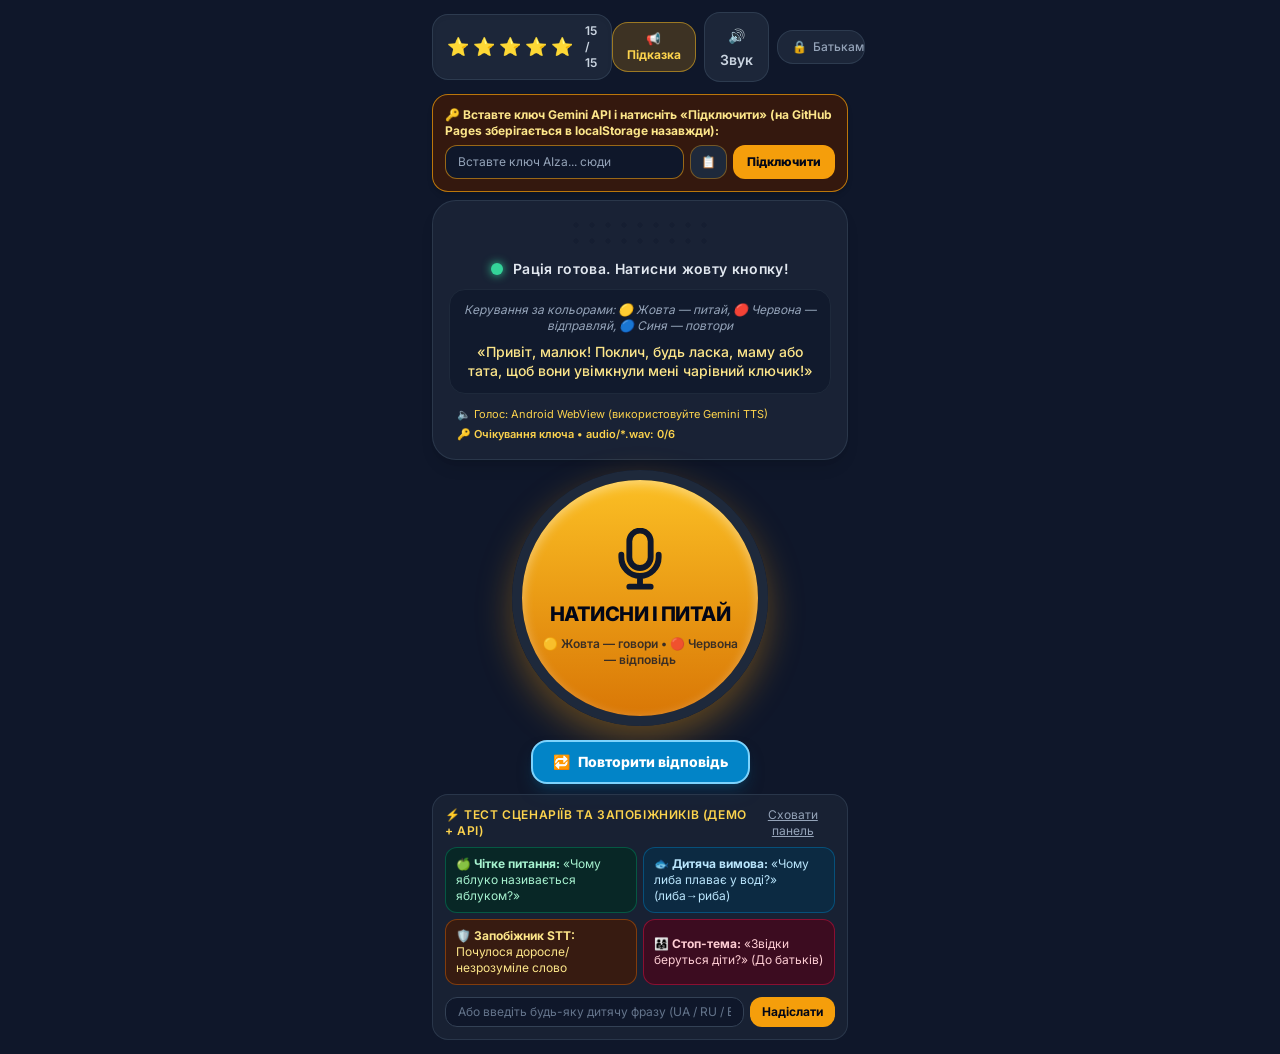
==== index.html @ bd2a94aa "Initial Chomuchka version" ====
<!DOCTYPE html>
<html lang="uk">
<head>
  <meta charset="UTF-8">
  <meta name="viewport" content="width=device-width, initial-scale=1.0, maximum-scale=1.0, user-scalable=no">
  <meta name="theme-color" content="#0f172a">
  <meta name="mobile-web-app-capable" content="yes">
  <meta name="apple-mobile-web-app-capable" content="yes">
  <meta name="apple-mobile-web-app-status-bar-style" content="black-translucent">
  <meta name="apple-mobile-web-app-title" content="Чомучка-Рація">
  <link rel="manifest" href="./manifest.json">
  <link rel="icon" type="image/svg+xml" href="./icon.svg">
  <link rel="apple-touch-icon" href="./icon.svg">
  <title>Чомучка-Рація — Голосовий помічник для дитини 5 років</title>
  <link rel="stylesheet" href="./css/utilities.css">
  <link rel="stylesheet" href="./css/styles.css">
</head>
<body class="bg-slate-900 text-slate-100 min-h-screen flex flex-col justify-between overflow-x-hidden">

  <!-- TOP STATUS BAR (Minimalist, non-distracting for child) -->
  <header class="w-full max-w-md mx-auto px-4 pt-3 pb-1.5 flex items-center justify-between">
    <!-- Stars / Daily Limit Counter -->
    <div class="flex items-center gap-2 bg-slate-800/90 border border-slate-700/80 rounded-2xl px-3.5 py-2 shadow-inner" title="Залишок запитань на сьогодні">
      <div id="starsContainer" class="flex items-center gap-1 text-amber-400 text-lg"><span class="opacity-100">⭐</span><span class="opacity-100">⭐</span><span class="opacity-100">⭐</span><span class="opacity-100">⭐</span><span class="opacity-100">⭐</span></div>
      <span id="questionsLeftBadge" class="text-xs font-semibold text-slate-300 ml-1">15 / 15</span>
    </div>

    <div class="flex items-center gap-2">
      <!-- Voice Guide Button for Child (plays ./audio/ready_intro.wav or ./audio/no_key.wav directly) -->
      <button id="btnPlayIntroHint" type="button" class="px-3 py-2 rounded-2xl bg-amber-500/20 border border-amber-400/50 text-amber-300 hover:bg-amber-500/30 active:scale-95 transition text-xs font-bold" title="Озвучити підказку для дитини">
        📢 Підказка
      </button>

      <!-- Sound Effects Mute Toggle -->
      <button id="btnMuteSfx" type="button" class="p-2.5 rounded-2xl bg-slate-800/90 border border-slate-700/80 text-slate-300 hover:text-white active:scale-95 transition" title="Звукові сигнали рації">
        <span id="sfxIcon" class="text-sm font-semibold">🔊 Звук</span>
      </button>

      <!-- Parent Lock Button (Random math challenge every time) -->
      <button id="btnParentLock" type="button" class="relative overflow-hidden px-3.5 py-2 rounded-2xl bg-slate-800/90 border border-slate-700/80 text-slate-400 hover:text-slate-200 active:scale-95 transition flex items-center gap-1.5 text-xs font-medium" title="Вхід для батьків">
        <span>🔒</span>
        <span>Батькам</span>
      </button>
    </div>
  </header>

  <!-- MAIN WALKIE-TALKIE SCREEN (CHILD VIEW) -->
  <main id="childView" class="flex-1 w-full max-w-md mx-auto px-4 py-1.5 flex flex-col items-center justify-between">

    <!-- DIRECT API KEY BAR ON MAIN SCREEN -->
    <div id="quickApiKeyCard" class="w-full bg-amber-950/70 border border-amber-500/70 rounded-2xl p-3 mb-2 shadow-md">
      <p id="quickApiKeyHint" class="text-xs font-bold text-amber-200 mb-1.5">🔑 Вставте ключ Gemini API і натисніть «Підключити» (на GitHub Pages зберігається в localStorage назавжди):</p>
      <div class="flex gap-1.5">
        <input id="quickApiKeyInput" type="text" autocomplete="off" spellcheck="false" placeholder="Вставте ключ AIza... сюди" class="flex-1 bg-slate-900 border border-amber-500/60 rounded-xl px-3 py-2 text-xs text-white placeholder-slate-400 focus:outline-none focus:border-amber-400">
        <button id="btnPasteKeyClipboard" type="button" class="px-2.5 py-2 rounded-xl bg-slate-800 hover:bg-slate-700 border border-amber-500/40 text-amber-200 font-bold text-xs transition shrink-0" title="Вставити ключ із буфера обміну">
          📋
        </button>
        <button id="btnQuickSaveKey" type="button" class="px-3.5 py-2 rounded-xl bg-amber-500 hover:bg-amber-400 active:scale-95 text-slate-950 font-extrabold text-xs transition shrink-0">✅ Підключити</button>
      </div>
    </div>

    <!-- Connected Key Pill (shown when key IS active) -->
    <div id="connectedKeyPill" class="hidden w-full bg-emerald-950/60 border border-emerald-700/60 rounded-2xl px-3 py-1.5 mb-2 flex flex-wrap items-center justify-between gap-1.5 text-xs">
      <span id="connectedKeyLabel" class="text-emerald-300 font-semibold">✅ Ключ • gemini-3.8-flash</span>
      <div class="flex items-center gap-2">
        <button id="btnChangeKeyQuick" type="button" class="text-slate-300 hover:text-white underline text-[11px]">Змінити ключ</button>
      </div>
    </div>

    <!-- Walkie-Talkie Speaker Grille & Calm State Indicator -->
    <div class="w-full bg-slate-800/70 border border-slate-700/70 rounded-3xl p-4 flex flex-col items-center gap-2.5 shadow-lg">
      <div class="w-36 h-8 speaker-holes rounded-xl opacity-80"></div>
      <div class="flex items-center gap-2.5">
        <span id="statusDot" class="w-3 h-3 rounded-full bg-emerald-400 shadow-[0_0_10px_#34d399]"></span>
        <span id="statusLabel" class="text-sm font-semibold tracking-wide text-slate-200">Рація готова. Натисни жовту кнопку!</span>
      </div>

      <!-- Live Microphone Level Bar (visible while recording) -->
      <div id="micLevelWrapper" class="hidden w-full max-w-xs bg-slate-900 rounded-full h-2.5 overflow-hidden border border-slate-700">
        <div id="micLevelBar" class="bg-emerald-400 h-full w-2 transition-all duration-75"></div>
      </div>

      <!-- Subtle transcript/response card -->
      <div id="audioTranscriptBox" class="w-full bg-slate-900/70 border border-slate-800 rounded-2xl p-3 text-center transition-all space-y-2">
        <p id="lastChildText" class="text-xs text-slate-400 italic">Керування за кольорами: 🟡 Жовта — питай, 🔴 Червона — відправляй, 🔵 Синя — повтори</p>
        <p id="lastAiText" class="text-sm text-amber-200 font-medium leading-snug">«Привіт, малюк! Поклич, будь ласка, маму або тата, щоб вони увімкнули мені чарівний ключик!»</p>
        <!-- On-screen Audio Player when Gemini TTS generates voice -->
        <div id="mainAudioPlayerWrap" class="hidden pt-1">
          <audio id="mainAudioPlayerEl" controls="" class="w-full h-8"></audio>
        </div>
      </div>

      <!-- Diagnostic Status Pill -->
      <div class="w-full flex flex-wrap items-center justify-between gap-1 px-2 pt-0.5 text-[11px] text-slate-400">
        <span id="diagVoiceStatus" class="text-emerald-400 font-medium">🔊 Студійний 24 кГц WAV + Потік</span>
        <span id="diagApiStatus" class="text-amber-300 font-semibold">🔑 Очікування ключа • audio/*.wav: 0/6</span>
      </div>

      <!-- Visible Error Banner if API returns an error on the main screen -->
      <div id="mainErrorBanner" class="hidden w-full bg-rose-950/90 border border-rose-700/80 rounded-xl px-3 py-2 text-[11px] text-rose-200 leading-relaxed"></div>
    </div>

    <!-- GIANT TACTILE PUSH-TO-TALK BUTTON (Color-coded for 5-year-old) -->
    <div class="my-auto py-2.5 flex flex-col items-center justify-center w-full">
      <button id="btnPushToTalk" type="button" class="w-56 h-56 sm:w-64 sm:h-64 rounded-full bg-gradient-to-b border-[10px] border-slate-800 shadow-[0_14px_35px_rgba(245,158,11,0.35),inset_0_4px_12px_rgba(255,255,255,0.4)] active:scale-95 transition-all duration-150 flex flex-col items-center justify-center gap-2 text-slate-950 focus:outline-none from-amber-400 to-amber-600" aria-label="Натисни і говори">
        <svg id="micSvgIcon" class="w-16 h-16 text-slate-900" fill="none" stroke="currentColor" stroke-width="2.2" viewBox="0 0 24 24">
          <path stroke-linecap="round" stroke-linejoin="round" d="M12 1a4 4 0 00-4 4v6a4 4 0 008 0V5a4 4 0 00-4-4z"></path>
          <path stroke-linecap="round" stroke-linejoin="round" d="M19 10v1a7 7 0 01-14 0v-1M12 18v4m-4 0h8"></path>
        </svg>
        <span id="pttMainText" class="text-xl font-extrabold tracking-tight uppercase">Натисни і питай</span>
        <span id="pttSubText" class="text-xs font-semibold text-slate-900/80 px-4 text-center">🟡 Жовта — говори • 🔴 Червона — відповідь</span>
      </button>

      <!-- BRIGHT BLUE Repeat Last Answer Button (Matches voice prompt "натисни синю кнопку знизу") -->
      <div class="mt-3.5 flex items-center gap-2.5">
        <button id="btnRepeatAnswer" type="button" class="px-5 py-2.5 rounded-2xl bg-sky-600 hover:bg-sky-500 border-2 border-sky-300 text-white active:scale-95 transition flex items-center gap-2 text-xs sm:text-sm font-extrabold shadow-lg shadow-sky-900/50">
          <span>🔁</span>
          <span>Повторити відповідь</span>
        </button>
        <button id="btnStopSpeaking" type="button" class="px-4 py-2.5 rounded-2xl bg-rose-900/90 border-2 border-rose-500 text-rose-100 hover:bg-rose-800 active:scale-95 transition text-xs sm:text-sm font-bold shadow hidden">
          <span>⏹ Стоп</span>
        </button>
      </div>
    </div>

    <!-- SIMULATOR BAR FOR TESTING ALL GUARDRAILS IMMEDIATELY IN CANVAS -->
    <section id="simulatorSection" class="w-full bg-slate-800/60 border border-slate-700/70 rounded-2xl p-3 mb-2">
      <div class="flex items-center justify-between mb-2">
        <span class="text-xs font-semibold text-amber-300 uppercase tracking-wider">⚡ Тест сценаріїв та запобіжників (Демо + API)</span>
        <button id="btnToggleSim" type="button" class="text-xs text-slate-400 hover:text-slate-200 underline">Сховати панель</button>
      </div>
      <div id="simulatorControls" class="space-y-2">
        <div class="grid grid-cols-2 gap-1.5 text-xs">
          <button type="button" data-sim="apple" class="sim-preset-btn px-2.5 py-2 rounded-xl bg-emerald-950/70 border border-emerald-700/60 text-emerald-200 hover:bg-emerald-900/70 text-left transition">
            🍏 <b>Чітке питання:</b> «Чому яблуко називається яблуком?»
          </button>
          <button type="button" data-sim="phonetic" class="sim-preset-btn px-2.5 py-2 rounded-xl bg-sky-950/70 border border-sky-700/60 text-sky-200 hover:bg-sky-900/70 text-left transition">
            🐟 <b>Дитяча вимова:</b> «Чому либа плаває у воді?» (либа→риба)
          </button>
          <button type="button" data-sim="adult_misheard" class="sim-preset-btn px-2.5 py-2 rounded-xl bg-amber-950/70 border border-amber-700/60 text-amber-200 hover:bg-amber-900/70 text-left transition">
            🛡️ <b>Запобіжник STT:</b> Почулося доросле/незрозуміле слово
          </button>
          <button type="button" data-sim="sensitive" class="sim-preset-btn px-2.5 py-2 rounded-xl bg-rose-950/70 border border-rose-700/60 text-rose-200 hover:bg-rose-900/70 text-left transition">
            👨‍👩‍👧 <b>Стоп-тема:</b> «Звідки беруться діти?» (До батьків)
          </button>
        </div>
        <!-- Custom test question input -->
        <div class="flex gap-1.5 pt-1">
          <input id="customSimInput" type="text" placeholder="Або введіть будь-яку дитячу фразу (UA / RU / EN)..." class="flex-1 bg-slate-900 border border-slate-700 rounded-xl px-3 py-1.5 text-xs text-slate-100 placeholder-slate-500 focus:outline-none focus:border-amber-400">
          <button id="btnRunCustomSim" type="button" class="px-3 py-1.5 rounded-xl bg-amber-500 hover:bg-amber-400 text-slate-950 font-bold text-xs transition">
            Надіслати
          </button>
        </div>
      </div>
    </section>
  </main>

  <!-- PARENT GATE MODAL (Randomized Math Challenge every time so 5yo cannot enter) -->
  <div id="parentGateModal" class="hidden fixed inset-0 z-40 bg-slate-950/85 backdrop-blur-sm flex items-center justify-center p-4">
    <div class="w-full max-w-sm bg-slate-800 border border-slate-700 rounded-3xl p-6 shadow-2xl">
      <div class="flex items-center justify-between mb-3">
        <h2 class="text-lg font-bold text-white">🔒 Перевірка для батьків</h2>
        <button id="btnCloseGate" type="button" class="text-slate-400 hover:text-white text-sm font-semibold px-2 py-1">✕ Закрити</button>
      </div>
      <p class="text-xs text-slate-300 mb-4">Щоб дитина випадково не змінила налаштування, розв'яжіть випадковий приклад на множення:</p>
      <div class="bg-slate-900 border border-slate-700 rounded-2xl p-4 text-center mb-4">
        <span id="mathChallengeText" class="text-2xl font-extrabold text-amber-400 tracking-wider">8 × 7 = ?</span>
      </div>
      <div class="flex gap-2">
        <input id="gateAnswerInput" type="number" inputmode="numeric" placeholder="Відповідь..." class="flex-1 bg-slate-900 border border-slate-700 rounded-xl px-4 py-2.5 text-base text-white focus:outline-none focus:border-amber-400">
        <button id="btnVerifyGate" type="button" class="px-5 py-2.5 rounded-xl bg-amber-500 hover:bg-amber-400 text-slate-950 font-bold text-sm transition">
          Увійти
        </button>
      </div>
      <p id="gateErrorMsg" class="hidden text-xs text-rose-400 mt-2 font-medium">Неправильна відповідь! Ось новий приклад, спробуйте ще раз.</p>
    </div>
  </div>

  <!-- PARENTAL DASHBOARD VIEW -->
  <section id="parentView" class="hidden flex-1 w-full max-w-2xl mx-auto px-4 py-3 space-y-4">
    <div class="flex flex-wrap items-center justify-between gap-2 bg-slate-800 border border-slate-700 rounded-2xl p-4">
      <div>
        <h1 class="text-lg font-bold text-white flex items-center gap-2">⚙️ Батьківський режим «Чомучки»</h1>
        <p class="text-xs text-slate-400">Налаштування Gemini API, експорт проекту для GitHub Pages (`audio/*.wav` + PWA) та журнал</p>
      </div>
      <button id="btnBackToChild" type="button" class="px-4 py-2 rounded-xl bg-emerald-500 hover:bg-emerald-400 text-slate-950 font-bold text-xs transition shadow">
        🎙️ Повернути рацію дитині
      </button>
    </div>

    <!-- Tabs inside Parent Mode -->
    <div class="flex gap-2 border-b border-slate-800 pb-2">
      <button id="tabBtnLogs" type="button" class="px-3.5 py-1.5 rounded-xl bg-amber-500 text-slate-950 font-bold text-xs transition">
        📋 Журнал запитань (<span id="logCountBadge">0</span>)
      </button>
      <button id="tabBtnSettings" type="button" class="px-3.5 py-1.5 rounded-xl bg-slate-800 text-slate-300 hover:text-white font-semibold text-xs transition">
        🔑 API та Мовна політика
      </button>
      <button id="tabBtnGuardrails" type="button" class="px-3.5 py-1.5 rounded-xl bg-slate-800 text-slate-300 hover:text-white font-semibold text-xs transition">
        🛡️ Стоп-теми та Prompt
      </button>
    </div>

    <!-- TAB 1: LOGS / JOURNAL -->
    <div id="parentTabLogs" class="space-y-3">
      <div class="flex items-center justify-between">
        <p class="text-xs text-slate-400">Тут видно, що саме запитувала дитина, де спрацював фонетичний рятівник або фільтр дорослих слів.</p>
        <button id="btnClearLogs" type="button" class="text-xs text-rose-400 hover:text-rose-300 underline font-medium">Очистити історію</button>
      </div>
      <div id="logsListContainer" class="space-y-2.5 max-h-[60vh] overflow-y-auto pr-1"><div class="bg-slate-800/50 border border-slate-700/60 rounded-2xl p-6 text-center text-xs text-slate-400">Журнал порожній. Поставте запитання голосом або натисніть одну з тестових кнопок унизу!</div></div>
    </div>

    <!-- TAB 2: API KEY & GITHUB PAGES + AUDIO/*.WAV + PWA GENERATOR -->
    <div id="parentTabSettings" class="hidden space-y-4 bg-slate-800/70 border border-slate-700 rounded-2xl p-4">
      <div>
        <label for="apiKeyInput" class="block text-xs font-bold text-slate-200 uppercase mb-1">Ключ Gemini API (Google AI Studio — Tier 1 або Free Tier)</label>
        <div class="flex flex-wrap sm:flex-nowrap gap-2">
          <input id="apiKeyInput" type="text" autocomplete="off" spellcheck="false" placeholder="AIza... або AQ...." class="flex-1 bg-slate-900 border border-slate-700 rounded-xl px-3 py-2 text-sm text-white focus:outline-none focus:border-amber-400">
          <button id="btnSaveApiKey" type="button" class="px-4 py-2 rounded-xl bg-amber-500 hover:bg-amber-400 text-slate-950 font-bold text-xs transition">
            Зберегти
          </button>
        </div>
        <p class="text-[11px] text-slate-400 mt-1">На GitHub Pages введений ключ зберігається локально у <code>localStorage</code> вашого телефона і ніколи не передається у відкритий репозиторій.</p>
      </div>

      <!-- GITHUB PAGES + PWA + ./audio/*.wav EXPORT STUDIO -->
      <div class="bg-slate-900/90 border border-amber-500/50 rounded-2xl p-3.5 space-y-3">
        <div class="flex flex-wrap items-center justify-between gap-2">
          <div>
            <h3 class="text-xs font-extrabold text-amber-300 uppercase">🐙 Експорт проекту для GitHub Pages + PWA (прямі файли <code>./audio/*.wav</code>, 24 кГц HD)</h3>
            <p id="voiceBankStatusText" class="text-[11px] text-amber-200 mt-0.5">🔊 Готово у пам'яті: 0/6 WAV-файлів (24 кГц, 16-біт). Натисніть «🎙️ Озвучити 6 фраз у банк» перед скачуванням для GitHub.</p>
          </div>
          <div class="flex flex-wrap gap-1.5">
            <button id="btnGenerateVoiceBankNow" type="button" class="px-3 py-1.5 rounded-xl bg-emerald-500 hover:bg-emerald-400 text-slate-950 font-bold text-xs transition shadow">🎙️ Озвучити 6 фраз у банк</button>
            <button id="btnDownloadBakedHtml" type="button" class="px-3 py-1.5 rounded-xl bg-amber-500 hover:bg-amber-400 text-slate-950 font-extrabold text-xs transition shadow">
              💾 Завантажити HTML із вшитим голосом і ключем
            </button>
          </div>
        </div>

        <!-- Multi-file GitHub Export Buttons (Separate WAVs + PWA files) -->
        <div class="flex flex-wrap gap-1.5 pt-1 border-t border-slate-800">
          <button id="btnDownloadAllWavFiles" type="button" class="px-3 py-2 rounded-xl bg-slate-800 hover:bg-slate-700 border border-slate-600 text-slate-200 font-semibold text-xs transition">
            🎵 Скачати 6 .wav файлів окремо
          </button>
          <button id="btnDownloadPwaFilesOnly" type="button" class="px-3 py-2 rounded-xl bg-slate-800 hover:bg-slate-700 border border-slate-600 text-slate-200 font-semibold text-xs transition">
            📲 Скачати index.html + manifest.json + sw.js
          </button>
        </div>

        <!-- 6 Individual ./audio/*.wav Preview & Single-File Download Buttons -->
        <div class="grid grid-cols-2 sm:grid-cols-3 gap-1.5 pt-1 text-[11px]">
          <button type="button" data-prompt-key="NO_KEY" class="prompt-preview-btn px-2.5 py-1.5 rounded-lg bg-slate-800 hover:bg-slate-700 border border-slate-700 text-left text-slate-200 transition">
            1. 🔑 <code>audio/no_key.wav</code>
          </button>
          <button type="button" data-prompt-key="READY_INTRO" class="prompt-preview-btn px-2.5 py-1.5 rounded-lg bg-slate-800 hover:bg-slate-700 border border-slate-700 text-left text-slate-200 transition">
            2. 🟡 <code>audio/ready_intro.wav</code>
          </button>
          <button type="button" data-prompt-key="LISTENING_HINT" class="prompt-preview-btn px-2.5 py-1.5 rounded-lg bg-slate-800 hover:bg-slate-700 border border-slate-700 text-left text-slate-200 transition">
            3. 🔴 <code>audio/listening_hint.wav</code>
          </button>
          <button type="button" data-prompt-key="THINKING_FILLER" class="prompt-preview-btn px-2.5 py-1.5 rounded-lg bg-slate-800 hover:bg-slate-700 border border-slate-700 text-left text-slate-200 transition">
            4. 🛰️ <code>audio/thinking_filler.wav</code>
          </button>
          <button type="button" data-prompt-key="NEXT_ACTION_HINT" class="prompt-preview-btn px-2.5 py-1.5 rounded-lg bg-slate-800 hover:bg-slate-700 border border-slate-700 text-left text-slate-200 transition">
            5. 🔵 <code>audio/next_action_hint.wav</code>
          </button>
          <button type="button" data-prompt-key="DAILY_LIMIT" class="prompt-preview-btn px-2.5 py-1.5 rounded-lg bg-slate-800 hover:bg-slate-700 border border-slate-700 text-left text-slate-200 transition">
            6. 🌙 <code>audio/daily_limit.wav</code>
          </button>
        </div>
      </div>

      <div class="grid grid-cols-1 sm:grid-cols-2 gap-3 pt-2 border-t border-slate-700/70">
        <div>
          <label for="modelSelect" class="block text-xs font-bold text-slate-200 mb-1">Модель розуму Gemini</label>
          <select id="modelSelect" class="w-full bg-slate-900 border border-slate-700 rounded-xl px-3 py-2 text-xs text-white"><option value="gemini-3.8-flash" selected="">gemini-3.8-flash</option><option value="gemini-3.6-flash">gemini-3.6-flash</option><option value="gemini-3.5-flash-lite">gemini-3.5-flash-lite</option><option value="gemini-3.1-flash-lite">gemini-3.1-flash-lite</option><option value="gemini-2.5-flash">gemini-2.5-flash</option></select>
        </div>

        <div>
          <label for="ttsEngineSelect" class="block text-xs font-bold text-slate-200 mb-1">Двигун озвучення голосу (TTS)</label>
          <select id="ttsEngineSelect" class="w-full bg-slate-900 border border-slate-700 rounded-xl px-3 py-2 text-xs text-white">
            <option value="auto">⚡ Гібридний потік (SSE Stream + Конвеєр фраз ~0.8 с)</option>
            <option value="gemini_tts">Тільки хмарний голос Gemini TTS (Потоковий конвеєр)</option>
            <option value="browser_tts">Тільки системний голос пристрою (Web Speech API)</option>
          </select>
        </div>

        <div>
          <label for="languagePolicySelect" class="block text-xs font-bold text-slate-200 mb-1">Мовна політика (Вхід: UA / RU / EN)</label>
          <select id="languagePolicySelect" class="w-full bg-slate-900 border border-slate-700 rounded-xl px-3 py-2 text-xs text-white">
            <option value="always_uk">Розуміти UA/RU/EN → Відповідати завжди УКРАЇНСЬКОЮ</option>
            <option value="match_child">Відповідати тією мовою, якою спитала дитина (UA/RU/EN)</option>
            <option value="bilingual_en">М'яко додавати 1 англійське словечко у відповідь (Ігрова EN)</option>
          </select>
        </div>

        <div>
          <label for="childAgeSelect" class="block text-xs font-bold text-slate-200 mb-1">Вік дитини та складність</label>
          <select id="childAgeSelect" class="w-full bg-slate-900 border border-slate-700 rounded-xl px-3 py-2 text-xs text-white">
            <option value="4">4 роки (дуже прості казкові образи, до 2 речень)</option>
            <option value="5" selected="">5 років (побутові метафори, до 3 коротких речень)</option>
            <option value="6">6 років (дошкільна логіка + цікаві факти)</option>
          </select>
        </div>

        <div>
          <label for="dailyLimitInput" class="block text-xs font-bold text-slate-200 mb-1">Денний ліміт запитань («Зірочок»)</label>
          <div class="flex items-center gap-2">
            <input id="dailyLimitInput" type="number" min="3" max="50" value="15" class="w-24 bg-slate-900 border border-slate-700 rounded-xl px-3 py-2 text-xs text-white">
            <button id="btnResetDailyCount" type="button" class="px-3 py-2 rounded-xl bg-slate-700 hover:bg-slate-600 text-xs text-slate-200 font-medium transition">
              Поновити зірочки на сьогодні
            </button>
          </div>
        </div>

        <div class="flex items-end gap-2">
          <button id="btnTestVoiceInSettings" type="button" class="flex-1 px-3 py-2 rounded-xl bg-sky-600 hover:bg-sky-500 active:scale-95 text-white font-bold text-xs transition shadow">
            🔊 Перевірити озвучення зараз
          </button>
        </div>
      </div>

      <!-- Live Voice Test Result, Audio Player & Diagnostics Box -->
      <div id="browserVoicesInfo" class="bg-slate-900/90 border border-slate-700 rounded-xl p-3 text-xs text-slate-300 space-y-2"><div>ℹ️ <b>Архітектура для GitHub Pages + PWA:</b> Службові фрази завантажуються напряму з <code>./audio/*.wav</code> (24 кГц, 16-біт WAV без жодної <code>IndexedDB</code>) і кешуються Service Worker-ом (<code>sw.js</code>) для миттєвої роботи офлайн.</div></div>
      <div id="ttsAudioPreviewContainer" class="hidden bg-slate-900/90 border border-emerald-700/70 rounded-xl p-3 text-xs text-emerald-200 space-y-1.5">
        <p class="font-semibold">🎵 Згенероване аудіо від Gemini TTS (можна також натиснути Play вручну):</p>
        <audio id="ttsAudioPlayerEl" controls="" class="w-full h-8"></audio>
      </div>

      <div class="flex items-center justify-between pt-2 border-t border-slate-700/70">
        <div>
          <p class="text-xs font-bold text-slate-200">Показувати текстову підказку на екрані дитини</p>
          <p class="text-[11px] text-slate-400">Вимкніть для 100% безекранного режиму «справжньої рації»</p>
        </div>
        <input id="toggleScreenText" type="checkbox" checked="" class="w-5 h-5 accent-amber-500 rounded cursor-pointer">
      </div>
    </div>

    <!-- TAB 3: GUARDRAILS & SYSTEM PROMPT -->
    <div id="parentTabGuardrails" class="hidden space-y-4 bg-slate-800/70 border border-slate-700 rounded-2xl p-4">
      <div>
        <p class="text-xs font-bold text-slate-200 uppercase mb-2">Теми, які рація м'яко перенаправляє до мами й тата (`SENSITIVE_TOPIC`):</p>
        <div class="grid grid-cols-1 sm:grid-cols-2 gap-2 text-xs">
          <label class="flex items-center gap-2 bg-slate-900/80 p-2.5 rounded-xl border border-slate-700/80">
            <input type="checkbox" data-topic="Анатомія 18+ та звідки беруться діти" class="topic-checkbox accent-amber-500" checked="">
            <span>Анатомія 18+ / Звідки беруться діти</span>
          </label>
          <label class="flex items-center gap-2 bg-slate-900/80 p-2.5 rounded-xl border border-slate-700/80">
            <input type="checkbox" data-topic="Смерть, хвороби та страшилки" class="topic-checkbox accent-amber-500" checked="">
            <span>Смерть, важкі хвороби, монстри/страшилки</span>
          </label>
          <label class="flex items-center gap-2 bg-slate-900/80 p-2.5 rounded-xl border border-slate-700/80">
            <input type="checkbox" data-topic="Війна, зброя та насильство" class="topic-checkbox accent-amber-500" checked="">
            <span>Війна, зброя та насильство</span>
          </label>
          <label class="flex items-center gap-2 bg-slate-900/80 p-2.5 rounded-xl border border-slate-700/80">
            <input type="checkbox" data-topic="Релігія, політика та гроші сім'ї" class="topic-checkbox accent-amber-500" checked="">
            <span>Релігія, політика та дорослі фінанси</span>
          </label>
        </div>
      </div>

      <div>
        <label for="familyCustomNote" class="block text-xs font-bold text-slate-200 mb-1">Особливі сімейні правила або ім'я дитини (додається до промпту):</label>
        <textarea id="familyCustomNote" rows="2" placeholder="Наприклад: Дитину звати Марійка. Якщо питає про песиків — згадай нашого коргі Лакі." class="w-full bg-slate-900 border border-slate-700 rounded-xl p-2.5 text-xs text-white focus:outline-none focus:border-amber-400"></textarea>
      </div>

      <div class="bg-slate-900 border border-slate-800 rounded-xl p-3">
        <p class="text-[11px] font-bold text-amber-400 mb-1">Активна JSON-схема запобіжника (відправляється в Gemini API):</p>
        <pre class="text-[10px] text-slate-400 overflow-x-auto leading-relaxed">status: "CLEAR_SAFE" | "UNCLEAR_OR_ADULT_MISHEARD" | "SENSITIVE_TOPIC" | "NOISE_OR_EMPTY"
Правило №1: Якщо почулося доросле/лайливе/нелогічне слово — НІКОЛИ не повторювати його вголос,
а попросити дитину пояснити іншими словами або назвати колір/дію предмета.</pre>
      </div>
    </div>
  </section>

  <!-- TOAST NOTIFICATION -->
  <div id="toastBanner" class="fixed bottom-4 left-1/2 -translate-x-1/2 z-50 bg-slate-800 border border-amber-400/60 text-amber-200 px-4 py-2 rounded-2xl shadow-xl text-xs font-semibold text-center max-w-md hidden"></div>

  <!-- OPTIONAL LOCAL SELF-BAKE CONFIG -->
  <script id="bakedConfigScript">
    window.__BAKED_API_KEY__ = "";
    window.__BAKED_HD_PROMPTS_24K__ = {};
  </script>

  <script src="./js/state.js"></script>
  <script src="./js/audio.js"></script>
  <script src="./js/api.js"></script>
  <script src="./js/tts.js"></script>
  <script src="./js/gemini.js"></script>
  <script src="./js/pipeline.js"></script>
  <script src="./js/recording.js"></script>
  <script src="./js/ui.js"></script>
</body>
</html>
---- css/utilities.css ----
/*
 * Plain CSS utility classes used by index.html and js/*.js.
 * Originally generated once from Tailwind CSS v3.4.17 (no build step anymore) — edit or add rules by hand.
 */

*, ::before, ::after {
  --tw-border-spacing-x: 0;
  --tw-border-spacing-y: 0;
  --tw-translate-x: 0;
  --tw-translate-y: 0;
  --tw-rotate: 0;
  --tw-skew-x: 0;
  --tw-skew-y: 0;
  --tw-scale-x: 1;
  --tw-scale-y: 1;
  --tw-pan-x:  ;
  --tw-pan-y:  ;
  --tw-pinch-zoom:  ;
  --tw-scroll-snap-strictness: proximity;
  --tw-gradient-from-position:  ;
  --tw-gradient-via-position:  ;
  --tw-gradient-to-position:  ;
  --tw-ordinal:  ;
  --tw-slashed-zero:  ;
  --tw-numeric-figure:  ;
  --tw-numeric-spacing:  ;
  --tw-numeric-fraction:  ;
  --tw-ring-inset:  ;
  --tw-ring-offset-width: 0px;
  --tw-ring-offset-color: #fff;
  --tw-ring-color: rgb(59 130 246 / 0.5);
  --tw-ring-offset-shadow: 0 0 #0000;
  --tw-ring-shadow: 0 0 #0000;
  --tw-shadow: 0 0 #0000;
  --tw-shadow-colored: 0 0 #0000;
  --tw-blur:  ;
  --tw-brightness:  ;
  --tw-contrast:  ;
  --tw-grayscale:  ;
  --tw-hue-rotate:  ;
  --tw-invert:  ;
  --tw-saturate:  ;
  --tw-sepia:  ;
  --tw-drop-shadow:  ;
  --tw-backdrop-blur:  ;
  --tw-backdrop-brightness:  ;
  --tw-backdrop-contrast:  ;
  --tw-backdrop-grayscale:  ;
  --tw-backdrop-hue-rotate:  ;
  --tw-backdrop-invert:  ;
  --tw-backdrop-opacity:  ;
  --tw-backdrop-saturate:  ;
  --tw-backdrop-sepia:  ;
  --tw-contain-size:  ;
  --tw-contain-layout:  ;
  --tw-contain-paint:  ;
  --tw-contain-style:  ;
}

::backdrop {
  --tw-border-spacing-x: 0;
  --tw-border-spacing-y: 0;
  --tw-translate-x: 0;
  --tw-translate-y: 0;
  --tw-rotate: 0;
  --tw-skew-x: 0;
  --tw-skew-y: 0;
  --tw-scale-x: 1;
  --tw-scale-y: 1;
  --tw-pan-x:  ;
  --tw-pan-y:  ;
  --tw-pinch-zoom:  ;
  --tw-scroll-snap-strictness: proximity;
  --tw-gradient-from-position:  ;
  --tw-gradient-via-position:  ;
  --tw-gradient-to-position:  ;
  --tw-ordinal:  ;
  --tw-slashed-zero:  ;
  --tw-numeric-figure:  ;
  --tw-numeric-spacing:  ;
  --tw-numeric-fraction:  ;
  --tw-ring-inset:  ;
  --tw-ring-offset-width: 0px;
  --tw-ring-offset-color: #fff;
  --tw-ring-color: rgb(59 130 246 / 0.5);
  --tw-ring-offset-shadow: 0 0 #0000;
  --tw-ring-shadow: 0 0 #0000;
  --tw-shadow: 0 0 #0000;
  --tw-shadow-colored: 0 0 #0000;
  --tw-blur:  ;
  --tw-brightness:  ;
  --tw-contrast:  ;
  --tw-grayscale:  ;
  --tw-hue-rotate:  ;
  --tw-invert:  ;
  --tw-saturate:  ;
  --tw-sepia:  ;
  --tw-drop-shadow:  ;
  --tw-backdrop-blur:  ;
  --tw-backdrop-brightness:  ;
  --tw-backdrop-contrast:  ;
  --tw-backdrop-grayscale:  ;
  --tw-backdrop-hue-rotate:  ;
  --tw-backdrop-invert:  ;
  --tw-backdrop-opacity:  ;
  --tw-backdrop-saturate:  ;
  --tw-backdrop-sepia:  ;
  --tw-contain-size:  ;
  --tw-contain-layout:  ;
  --tw-contain-paint:  ;
  --tw-contain-style:  ;
}

/*
! tailwindcss v3.4.17 | MIT License | https://tailwindcss.com
*/

/*
1. Prevent padding and border from affecting element width. (https://github.com/mozdevs/cssremedy/issues/4)
2. Allow adding a border to an element by just adding a border-width. (https://github.com/tailwindcss/tailwindcss/pull/116)
*/

*,
::before,
::after {
  box-sizing: border-box;
  /* 1 */
  border-width: 0;
  /* 2 */
  border-style: solid;
  /* 2 */
  border-color: #e5e7eb;
  /* 2 */
}

::before,
::after {
  --tw-content: '';
}

/*
1. Use a consistent sensible line-height in all browsers.
2. Prevent adjustments of font size after orientation changes in iOS.
3. Use a more readable tab size.
4. Use the user's configured `sans` font-family by default.
5. Use the user's configured `sans` font-feature-settings by default.
6. Use the user's configured `sans` font-variation-settings by default.
7. Disable tap highlights on iOS
*/

html,
:host {
  line-height: 1.5;
  /* 1 */
  -webkit-text-size-adjust: 100%;
  /* 2 */
  -moz-tab-size: 4;
  /* 3 */
  -o-tab-size: 4;
     tab-size: 4;
  /* 3 */
  font-family: ui-sans-serif, system-ui, sans-serif, "Apple Color Emoji", "Segoe UI Emoji", "Segoe UI Symbol", "Noto Color Emoji";
  /* 4 */
  font-feature-settings: normal;
  /* 5 */
  font-variation-settings: normal;
  /* 6 */
  -webkit-tap-highlight-color: transparent;
  /* 7 */
}

/*
1. Remove the margin in all browsers.
2. Inherit line-height from `html` so users can set them as a class directly on the `html` element.
*/

body {
  margin: 0;
  /* 1 */
  line-height: inherit;
  /* 2 */
}

/*
1. Add the correct height in Firefox.
2. Correct the inheritance of border color in Firefox. (https://bugzilla.mozilla.org/show_bug.cgi?id=190655)
3. Ensure horizontal rules are visible by default.
*/

hr {
  height: 0;
  /* 1 */
  color: inherit;
  /* 2 */
  border-top-width: 1px;
  /* 3 */
}

/*
Add the correct text decoration in Chrome, Edge, and Safari.
*/

abbr:where([title]) {
  -webkit-text-decoration: underline dotted;
          text-decoration: underline dotted;
}

/*
Remove the default font size and weight for headings.
*/

h1,
h2,
h3,
h4,
h5,
h6 {
  font-size: inherit;
  font-weight: inherit;
}

/*
Reset links to optimize for opt-in styling instead of opt-out.
*/

a {
  color: inherit;
  text-decoration: inherit;
}

/*
Add the correct font weight in Edge and Safari.
*/

b,
strong {
  font-weight: bolder;
}

/*
1. Use the user's configured `mono` font-family by default.
2. Use the user's configured `mono` font-feature-settings by default.
3. Use the user's configured `mono` font-variation-settings by default.
4. Correct the odd `em` font sizing in all browsers.
*/

code,
kbd,
samp,
pre {
  font-family: ui-monospace, SFMono-Regular, Menlo, Monaco, Consolas, "Liberation Mono", "Courier New", monospace;
  /* 1 */
  font-feature-settings: normal;
  /* 2 */
  font-variation-settings: normal;
  /* 3 */
  font-size: 1em;
  /* 4 */
}

/*
Add the correct font size in all browsers.
*/

small {
  font-size: 80%;
}

/*
Prevent `sub` and `sup` elements from affecting the line height in all browsers.
*/

sub,
sup {
  font-size: 75%;
  line-height: 0;
  position: relative;
  vertical-align: baseline;
}

sub {
  bottom: -0.25em;
}

sup {
  top: -0.5em;
}

/*
1. Remove text indentation from table contents in Chrome and Safari. (https://bugs.chromium.org/p/chromium/issues/detail?id=999088, https://bugs.webkit.org/show_bug.cgi?id=201297)
2. Correct table border color inheritance in all Chrome and Safari. (https://bugs.chromium.org/p/chromium/issues/detail?id=935729, https://bugs.webkit.org/show_bug.cgi?id=195016)
3. Remove gaps between table borders by default.
*/

table {
  text-indent: 0;
  /* 1 */
  border-color: inherit;
  /* 2 */
  border-collapse: collapse;
  /* 3 */
}

/*
1. Change the font styles in all browsers.
2. Remove the margin in Firefox and Safari.
3. Remove default padding in all browsers.
*/

button,
input,
optgroup,
select,
textarea {
  font-family: inherit;
  /* 1 */
  font-feature-settings: inherit;
  /* 1 */
  font-variation-settings: inherit;
  /* 1 */
  font-size: 100%;
  /* 1 */
  font-weight: inherit;
  /* 1 */
  line-height: inherit;
  /* 1 */
  letter-spacing: inherit;
  /* 1 */
  color: inherit;
  /* 1 */
  margin: 0;
  /* 2 */
  padding: 0;
  /* 3 */
}

/*
Remove the inheritance of text transform in Edge and Firefox.
*/

button,
select {
  text-transform: none;
}

/*
1. Correct the inability to style clickable types in iOS and Safari.
2. Remove default button styles.
*/

button,
input:where([type='button']),
input:where([type='reset']),
input:where([type='submit']) {
  -webkit-appearance: button;
  /* 1 */
  background-color: transparent;
  /* 2 */
  background-image: none;
  /* 2 */
}

/*
Use the modern Firefox focus style for all focusable elements.
*/

:-moz-focusring {
  outline: auto;
}

/*
Remove the additional `:invalid` styles in Firefox. (https://github.com/mozilla/gecko-dev/blob/2f9eacd9d3d995c937b4251a5557d95d494c9be1/layout/style/res/forms.css#L728-L737)
*/

:-moz-ui-invalid {
  box-shadow: none;
}

/*
Add the correct vertical alignment in Chrome and Firefox.
*/

progress {
  vertical-align: baseline;
}

/*
Correct the cursor style of increment and decrement buttons in Safari.
*/

::-webkit-inner-spin-button,
::-webkit-outer-spin-button {
  height: auto;
}

/*
1. Correct the odd appearance in Chrome and Safari.
2. Correct the outline style in Safari.
*/

[type='search'] {
  -webkit-appearance: textfield;
  /* 1 */
  outline-offset: -2px;
  /* 2 */
}

/*
Remove the inner padding in Chrome and Safari on macOS.
*/

::-webkit-search-decoration {
  -webkit-appearance: none;
}

/*
1. Correct the inability to style clickable types in iOS and Safari.
2. Change font properties to `inherit` in Safari.
*/

::-webkit-file-upload-button {
  -webkit-appearance: button;
  /* 1 */
  font: inherit;
  /* 2 */
}

/*
Add the correct display in Chrome and Safari.
*/

summary {
  display: list-item;
}

/*
Removes the default spacing and border for appropriate elements.
*/

blockquote,
dl,
dd,
h1,
h2,
h3,
h4,
h5,
h6,
hr,
figure,
p,
pre {
  margin: 0;
}

fieldset {
  margin: 0;
  padding: 0;
}

legend {
  padding: 0;
}

ol,
ul,
menu {
  list-style: none;
  margin: 0;
  padding: 0;
}

/*
Reset default styling for dialogs.
*/

dialog {
  padding: 0;
}

/*
Prevent resizing textareas horizontally by default.
*/

textarea {
  resize: vertical;
}

/*
1. Reset the default placeholder opacity in Firefox. (https://github.com/tailwindlabs/tailwindcss/issues/3300)
2. Set the default placeholder color to the user's configured gray 400 color.
*/

input::-moz-placeholder, textarea::-moz-placeholder {
  opacity: 1;
  /* 1 */
  color: #9ca3af;
  /* 2 */
}

input::placeholder,
textarea::placeholder {
  opacity: 1;
  /* 1 */
  color: #9ca3af;
  /* 2 */
}

/*
Set the default cursor for buttons.
*/

button,
[role="button"] {
  cursor: pointer;
}

/*
Make sure disabled buttons don't get the pointer cursor.
*/

:disabled {
  cursor: default;
}

/*
1. Make replaced elements `display: block` by default. (https://github.com/mozdevs/cssremedy/issues/14)
2. Add `vertical-align: middle` to align replaced elements more sensibly by default. (https://github.com/jensimmons/cssremedy/issues/14#issuecomment-634934210)
   This can trigger a poorly considered lint error in some tools but is included by design.
*/

img,
svg,
video,
canvas,
audio,
iframe,
embed,
object {
  display: block;
  /* 1 */
  vertical-align: middle;
  /* 2 */
}

/*
Constrain images and videos to the parent width and preserve their intrinsic aspect ratio. (https://github.com/mozdevs/cssremedy/issues/14)
*/

img,
video {
  max-width: 100%;
  height: auto;
}

/* Make elements with the HTML hidden attribute stay hidden by default */

[hidden]:where(:not([hidden="until-found"])) {
  display: none;
}

.container {
  width: 100%;
}

@media (min-width: 640px) {
  .container {
    max-width: 640px;
  }
}

@media (min-width: 768px) {
  .container {
    max-width: 768px;
  }
}

@media (min-width: 1024px) {
  .container {
    max-width: 1024px;
  }
}

@media (min-width: 1280px) {
  .container {
    max-width: 1280px;
  }
}

@media (min-width: 1536px) {
  .container {
    max-width: 1536px;
  }
}

.visible {
  visibility: visible;
}

.static {
  position: static;
}

.fixed {
  position: fixed;
}

.relative {
  position: relative;
}

.inset-0 {
  inset: 0px;
}

.bottom-4 {
  bottom: 1rem;
}

.left-1\/2 {
  left: 50%;
}

.z-40 {
  z-index: 40;
}

.z-50 {
  z-index: 50;
}

.mx-auto {
  margin-left: auto;
  margin-right: auto;
}

.my-auto {
  margin-top: auto;
  margin-bottom: auto;
}

.mb-1 {
  margin-bottom: 0.25rem;
}

.mb-1\.5 {
  margin-bottom: 0.375rem;
}

.mb-2 {
  margin-bottom: 0.5rem;
}

.mb-3 {
  margin-bottom: 0.75rem;
}

.mb-4 {
  margin-bottom: 1rem;
}

.ml-1 {
  margin-left: 0.25rem;
}

.mt-0\.5 {
  margin-top: 0.125rem;
}

.mt-1 {
  margin-top: 0.25rem;
}

.mt-2 {
  margin-top: 0.5rem;
}

.mt-3\.5 {
  margin-top: 0.875rem;
}

.block {
  display: block;
}

.inline {
  display: inline;
}

.flex {
  display: flex;
}

.grid {
  display: grid;
}

.contents {
  display: contents;
}

.hidden {
  display: none;
}

.h-16 {
  height: 4rem;
}

.h-2\.5 {
  height: 0.625rem;
}

.h-3 {
  height: 0.75rem;
}

.h-5 {
  height: 1.25rem;
}

.h-56 {
  height: 14rem;
}

.h-8 {
  height: 2rem;
}

.h-full {
  height: 100%;
}

.max-h-\[60vh\] {
  max-height: 60vh;
}

.min-h-screen {
  min-height: 100vh;
}

.w-16 {
  width: 4rem;
}

.w-2 {
  width: 0.5rem;
}

.w-24 {
  width: 6rem;
}

.w-3 {
  width: 0.75rem;
}

.w-36 {
  width: 9rem;
}

.w-5 {
  width: 1.25rem;
}

.w-56 {
  width: 14rem;
}

.w-full {
  width: 100%;
}

.max-w-2xl {
  max-width: 42rem;
}

.max-w-md {
  max-width: 28rem;
}

.max-w-sm {
  max-width: 24rem;
}

.max-w-xs {
  max-width: 20rem;
}

.flex-1 {
  flex: 1 1 0%;
}

.shrink-0 {
  flex-shrink: 0;
}

.-translate-x-1\/2 {
  --tw-translate-x: -50%;
  transform: translate(var(--tw-translate-x), var(--tw-translate-y)) rotate(var(--tw-rotate)) skewX(var(--tw-skew-x)) skewY(var(--tw-skew-y)) scaleX(var(--tw-scale-x)) scaleY(var(--tw-scale-y));
}

.cursor-pointer {
  cursor: pointer;
}

.grid-cols-1 {
  grid-template-columns: repeat(1, minmax(0, 1fr));
}

.grid-cols-2 {
  grid-template-columns: repeat(2, minmax(0, 1fr));
}

.flex-col {
  flex-direction: column;
}

.flex-wrap {
  flex-wrap: wrap;
}

.items-end {
  align-items: flex-end;
}

.items-center {
  align-items: center;
}

.justify-center {
  justify-content: center;
}

.justify-between {
  justify-content: space-between;
}

.gap-1 {
  gap: 0.25rem;
}

.gap-1\.5 {
  gap: 0.375rem;
}

.gap-2 {
  gap: 0.5rem;
}

.gap-2\.5 {
  gap: 0.625rem;
}

.gap-3 {
  gap: 0.75rem;
}

.space-y-1\.5 > :not([hidden]) ~ :not([hidden]) {
  --tw-space-y-reverse: 0;
  margin-top: calc(0.375rem * calc(1 - var(--tw-space-y-reverse)));
  margin-bottom: calc(0.375rem * var(--tw-space-y-reverse));
}

.space-y-2 > :not([hidden]) ~ :not([hidden]) {
  --tw-space-y-reverse: 0;
  margin-top: calc(0.5rem * calc(1 - var(--tw-space-y-reverse)));
  margin-bottom: calc(0.5rem * var(--tw-space-y-reverse));
}

.space-y-2\.5 > :not([hidden]) ~ :not([hidden]) {
  --tw-space-y-reverse: 0;
  margin-top: calc(0.625rem * calc(1 - var(--tw-space-y-reverse)));
  margin-bottom: calc(0.625rem * var(--tw-space-y-reverse));
}

.space-y-3 > :not([hidden]) ~ :not([hidden]) {
  --tw-space-y-reverse: 0;
  margin-top: calc(0.75rem * calc(1 - var(--tw-space-y-reverse)));
  margin-bottom: calc(0.75rem * var(--tw-space-y-reverse));
}

.space-y-4 > :not([hidden]) ~ :not([hidden]) {
  --tw-space-y-reverse: 0;
  margin-top: calc(1rem * calc(1 - var(--tw-space-y-reverse)));
  margin-bottom: calc(1rem * var(--tw-space-y-reverse));
}

.overflow-hidden {
  overflow: hidden;
}

.overflow-x-auto {
  overflow-x: auto;
}

.overflow-y-auto {
  overflow-y: auto;
}

.overflow-x-hidden {
  overflow-x: hidden;
}

.rounded {
  border-radius: 0.25rem;
}

.rounded-2xl {
  border-radius: 1rem;
}

.rounded-3xl {
  border-radius: 1.5rem;
}

.rounded-full {
  border-radius: 9999px;
}

.rounded-lg {
  border-radius: 0.5rem;
}

.rounded-xl {
  border-radius: 0.75rem;
}

.border {
  border-width: 1px;
}

.border-2 {
  border-width: 2px;
}

.border-\[10px\] {
  border-width: 10px;
}

.border-b {
  border-bottom-width: 1px;
}

.border-t {
  border-top-width: 1px;
}

.border-amber-400\/50 {
  border-color: rgb(251 191 36 / 0.5);
}

.border-amber-400\/60 {
  border-color: rgb(251 191 36 / 0.6);
}

.border-amber-500\/40 {
  border-color: rgb(245 158 11 / 0.4);
}

.border-amber-500\/50 {
  border-color: rgb(245 158 11 / 0.5);
}

.border-amber-500\/60 {
  border-color: rgb(245 158 11 / 0.6);
}

.border-amber-500\/70 {
  border-color: rgb(245 158 11 / 0.7);
}

.border-amber-700\/60 {
  border-color: rgb(180 83 9 / 0.6);
}

.border-amber-700\/70 {
  border-color: rgb(180 83 9 / 0.7);
}

.border-amber-800\/50 {
  border-color: rgb(146 64 14 / 0.5);
}

.border-emerald-600\/80 {
  border-color: rgb(5 150 105 / 0.8);
}

.border-emerald-700\/60 {
  border-color: rgb(4 120 87 / 0.6);
}

.border-emerald-700\/70 {
  border-color: rgb(4 120 87 / 0.7);
}

.border-rose-500 {
  --tw-border-opacity: 1;
  border-color: rgb(244 63 94 / var(--tw-border-opacity, 1));
}

.border-rose-700\/60 {
  border-color: rgb(190 18 60 / 0.6);
}

.border-rose-700\/70 {
  border-color: rgb(190 18 60 / 0.7);
}

.border-rose-700\/80 {
  border-color: rgb(190 18 60 / 0.8);
}

.border-sky-300 {
  --tw-border-opacity: 1;
  border-color: rgb(125 211 252 / var(--tw-border-opacity, 1));
}

.border-sky-700\/60 {
  border-color: rgb(3 105 161 / 0.6);
}

.border-slate-600 {
  --tw-border-opacity: 1;
  border-color: rgb(71 85 105 / var(--tw-border-opacity, 1));
}

.border-slate-700 {
  --tw-border-opacity: 1;
  border-color: rgb(51 65 85 / var(--tw-border-opacity, 1));
}

.border-slate-700\/60 {
  border-color: rgb(51 65 85 / 0.6);
}

.border-slate-700\/70 {
  border-color: rgb(51 65 85 / 0.7);
}

.border-slate-700\/80 {
  border-color: rgb(51 65 85 / 0.8);
}

.border-slate-800 {
  --tw-border-opacity: 1;
  border-color: rgb(30 41 59 / var(--tw-border-opacity, 1));
}

.bg-amber-400 {
  --tw-bg-opacity: 1;
  background-color: rgb(251 191 36 / var(--tw-bg-opacity, 1));
}

.bg-amber-500 {
  --tw-bg-opacity: 1;
  background-color: rgb(245 158 11 / var(--tw-bg-opacity, 1));
}

.bg-amber-500\/20 {
  background-color: rgb(245 158 11 / 0.2);
}

.bg-amber-950 {
  --tw-bg-opacity: 1;
  background-color: rgb(69 26 3 / var(--tw-bg-opacity, 1));
}

.bg-amber-950\/50 {
  background-color: rgb(69 26 3 / 0.5);
}

.bg-amber-950\/70 {
  background-color: rgb(69 26 3 / 0.7);
}

.bg-emerald-400 {
  --tw-bg-opacity: 1;
  background-color: rgb(52 211 153 / var(--tw-bg-opacity, 1));
}

.bg-emerald-500 {
  --tw-bg-opacity: 1;
  background-color: rgb(16 185 129 / var(--tw-bg-opacity, 1));
}

.bg-emerald-950 {
  --tw-bg-opacity: 1;
  background-color: rgb(2 44 34 / var(--tw-bg-opacity, 1));
}

.bg-emerald-950\/50 {
  background-color: rgb(2 44 34 / 0.5);
}

.bg-emerald-950\/60 {
  background-color: rgb(2 44 34 / 0.6);
}

.bg-emerald-950\/70 {
  background-color: rgb(2 44 34 / 0.7);
}

.bg-rose-500 {
  --tw-bg-opacity: 1;
  background-color: rgb(244 63 94 / var(--tw-bg-opacity, 1));
}

.bg-rose-900\/90 {
  background-color: rgb(136 19 55 / 0.9);
}

.bg-rose-950 {
  --tw-bg-opacity: 1;
  background-color: rgb(76 5 25 / var(--tw-bg-opacity, 1));
}

.bg-rose-950\/70 {
  background-color: rgb(76 5 25 / 0.7);
}

.bg-rose-950\/90 {
  background-color: rgb(76 5 25 / 0.9);
}

.bg-sky-400 {
  --tw-bg-opacity: 1;
  background-color: rgb(56 189 248 / var(--tw-bg-opacity, 1));
}

.bg-sky-600 {
  --tw-bg-opacity: 1;
  background-color: rgb(2 132 199 / var(--tw-bg-opacity, 1));
}

.bg-sky-950\/70 {
  background-color: rgb(8 47 73 / 0.7);
}

.bg-slate-700 {
  --tw-bg-opacity: 1;
  background-color: rgb(51 65 85 / var(--tw-bg-opacity, 1));
}

.bg-slate-800 {
  --tw-bg-opacity: 1;
  background-color: rgb(30 41 59 / var(--tw-bg-opacity, 1));
}

.bg-slate-800\/50 {
  background-color: rgb(30 41 59 / 0.5);
}

.bg-slate-800\/60 {
  background-color: rgb(30 41 59 / 0.6);
}

.bg-slate-800\/70 {
  background-color: rgb(30 41 59 / 0.7);
}

.bg-slate-800\/80 {
  background-color: rgb(30 41 59 / 0.8);
}

.bg-slate-800\/90 {
  background-color: rgb(30 41 59 / 0.9);
}

.bg-slate-900 {
  --tw-bg-opacity: 1;
  background-color: rgb(15 23 42 / var(--tw-bg-opacity, 1));
}

.bg-slate-900\/70 {
  background-color: rgb(15 23 42 / 0.7);
}

.bg-slate-900\/80 {
  background-color: rgb(15 23 42 / 0.8);
}

.bg-slate-900\/90 {
  background-color: rgb(15 23 42 / 0.9);
}

.bg-slate-950\/85 {
  background-color: rgb(2 6 23 / 0.85);
}

.bg-gradient-to-b {
  background-image: linear-gradient(to bottom, var(--tw-gradient-stops));
}

.from-amber-400 {
  --tw-gradient-from: #fbbf24 var(--tw-gradient-from-position);
  --tw-gradient-to: rgb(251 191 36 / 0) var(--tw-gradient-to-position);
  --tw-gradient-stops: var(--tw-gradient-from), var(--tw-gradient-to);
}

.from-rose-500 {
  --tw-gradient-from: #f43f5e var(--tw-gradient-from-position);
  --tw-gradient-to: rgb(244 63 94 / 0) var(--tw-gradient-to-position);
  --tw-gradient-stops: var(--tw-gradient-from), var(--tw-gradient-to);
}

.from-sky-400 {
  --tw-gradient-from: #38bdf8 var(--tw-gradient-from-position);
  --tw-gradient-to: rgb(56 189 248 / 0) var(--tw-gradient-to-position);
  --tw-gradient-stops: var(--tw-gradient-from), var(--tw-gradient-to);
}

.to-amber-600 {
  --tw-gradient-to: #d97706 var(--tw-gradient-to-position);
}

.to-rose-600 {
  --tw-gradient-to: #e11d48 var(--tw-gradient-to-position);
}

.to-sky-600 {
  --tw-gradient-to: #0284c7 var(--tw-gradient-to-position);
}

.p-2 {
  padding: 0.5rem;
}

.p-2\.5 {
  padding: 0.625rem;
}

.p-3 {
  padding: 0.75rem;
}

.p-3\.5 {
  padding: 0.875rem;
}

.p-4 {
  padding: 1rem;
}

.p-6 {
  padding: 1.5rem;
}

.px-2 {
  padding-left: 0.5rem;
  padding-right: 0.5rem;
}

.px-2\.5 {
  padding-left: 0.625rem;
  padding-right: 0.625rem;
}

.px-3 {
  padding-left: 0.75rem;
  padding-right: 0.75rem;
}

.px-3\.5 {
  padding-left: 0.875rem;
  padding-right: 0.875rem;
}

.px-4 {
  padding-left: 1rem;
  padding-right: 1rem;
}

.px-5 {
  padding-left: 1.25rem;
  padding-right: 1.25rem;
}

.py-0\.5 {
  padding-top: 0.125rem;
  padding-bottom: 0.125rem;
}

.py-1 {
  padding-top: 0.25rem;
  padding-bottom: 0.25rem;
}

.py-1\.5 {
  padding-top: 0.375rem;
  padding-bottom: 0.375rem;
}

.py-2 {
  padding-top: 0.5rem;
  padding-bottom: 0.5rem;
}

.py-2\.5 {
  padding-top: 0.625rem;
  padding-bottom: 0.625rem;
}

.py-3 {
  padding-top: 0.75rem;
  padding-bottom: 0.75rem;
}

.pb-1\.5 {
  padding-bottom: 0.375rem;
}

.pb-2 {
  padding-bottom: 0.5rem;
}

.pr-1 {
  padding-right: 0.25rem;
}

.pt-0\.5 {
  padding-top: 0.125rem;
}

.pt-1 {
  padding-top: 0.25rem;
}

.pt-2 {
  padding-top: 0.5rem;
}

.pt-3 {
  padding-top: 0.75rem;
}

.text-left {
  text-align: left;
}

.text-center {
  text-align: center;
}

.font-mono {
  font-family: ui-monospace, SFMono-Regular, Menlo, Monaco, Consolas, "Liberation Mono", "Courier New", monospace;
}

.text-2xl {
  font-size: 1.5rem;
  line-height: 2rem;
}

.text-\[10px\] {
  font-size: 10px;
}

.text-\[11px\] {
  font-size: 11px;
}

.text-base {
  font-size: 1rem;
  line-height: 1.5rem;
}

.text-lg {
  font-size: 1.125rem;
  line-height: 1.75rem;
}

.text-sm {
  font-size: 0.875rem;
  line-height: 1.25rem;
}

.text-xl {
  font-size: 1.25rem;
  line-height: 1.75rem;
}

.text-xs {
  font-size: 0.75rem;
  line-height: 1rem;
}

.font-bold {
  font-weight: 700;
}

.font-extrabold {
  font-weight: 800;
}

.font-medium {
  font-weight: 500;
}

.font-semibold {
  font-weight: 600;
}

.uppercase {
  text-transform: uppercase;
}

.italic {
  font-style: italic;
}

.leading-relaxed {
  line-height: 1.625;
}

.leading-snug {
  line-height: 1.375;
}

.tracking-tight {
  letter-spacing: -0.025em;
}

.tracking-wide {
  letter-spacing: 0.025em;
}

.tracking-wider {
  letter-spacing: 0.05em;
}

.text-amber-200 {
  --tw-text-opacity: 1;
  color: rgb(253 230 138 / var(--tw-text-opacity, 1));
}

.text-amber-300 {
  --tw-text-opacity: 1;
  color: rgb(252 211 77 / var(--tw-text-opacity, 1));
}

.text-amber-400 {
  --tw-text-opacity: 1;
  color: rgb(251 191 36 / var(--tw-text-opacity, 1));
}

.text-emerald-200 {
  --tw-text-opacity: 1;
  color: rgb(167 243 208 / var(--tw-text-opacity, 1));
}

.text-emerald-300 {
  --tw-text-opacity: 1;
  color: rgb(110 231 183 / var(--tw-text-opacity, 1));
}

.text-emerald-400 {
  --tw-text-opacity: 1;
  color: rgb(52 211 153 / var(--tw-text-opacity, 1));
}

.text-rose-100 {
  --tw-text-opacity: 1;
  color: rgb(255 228 230 / var(--tw-text-opacity, 1));
}

.text-rose-200 {
  --tw-text-opacity: 1;
  color: rgb(254 205 211 / var(--tw-text-opacity, 1));
}

.text-rose-300 {
  --tw-text-opacity: 1;
  color: rgb(253 164 175 / var(--tw-text-opacity, 1));
}

.text-rose-400 {
  --tw-text-opacity: 1;
  color: rgb(251 113 133 / var(--tw-text-opacity, 1));
}

.text-sky-200 {
  --tw-text-opacity: 1;
  color: rgb(186 230 253 / var(--tw-text-opacity, 1));
}

.text-slate-100 {
  --tw-text-opacity: 1;
  color: rgb(241 245 249 / var(--tw-text-opacity, 1));
}

.text-slate-200 {
  --tw-text-opacity: 1;
  color: rgb(226 232 240 / var(--tw-text-opacity, 1));
}

.text-slate-300 {
  --tw-text-opacity: 1;
  color: rgb(203 213 225 / var(--tw-text-opacity, 1));
}

.text-slate-400 {
  --tw-text-opacity: 1;
  color: rgb(148 163 184 / var(--tw-text-opacity, 1));
}

.text-slate-900 {
  --tw-text-opacity: 1;
  color: rgb(15 23 42 / var(--tw-text-opacity, 1));
}

.text-slate-900\/80 {
  color: rgb(15 23 42 / 0.8);
}

.text-slate-950 {
  --tw-text-opacity: 1;
  color: rgb(2 6 23 / var(--tw-text-opacity, 1));
}

.text-white {
  --tw-text-opacity: 1;
  color: rgb(255 255 255 / var(--tw-text-opacity, 1));
}

.underline {
  text-decoration-line: underline;
}

.placeholder-slate-400::-moz-placeholder {
  --tw-placeholder-opacity: 1;
  color: rgb(148 163 184 / var(--tw-placeholder-opacity, 1));
}

.placeholder-slate-400::placeholder {
  --tw-placeholder-opacity: 1;
  color: rgb(148 163 184 / var(--tw-placeholder-opacity, 1));
}

.placeholder-slate-500::-moz-placeholder {
  --tw-placeholder-opacity: 1;
  color: rgb(100 116 139 / var(--tw-placeholder-opacity, 1));
}

.placeholder-slate-500::placeholder {
  --tw-placeholder-opacity: 1;
  color: rgb(100 116 139 / var(--tw-placeholder-opacity, 1));
}

.accent-amber-500 {
  accent-color: #f59e0b;
}

.opacity-100 {
  opacity: 1;
}

.opacity-25 {
  opacity: 0.25;
}

.opacity-80 {
  opacity: 0.8;
}

.shadow {
  --tw-shadow: 0 1px 3px 0 rgb(0 0 0 / 0.1), 0 1px 2px -1px rgb(0 0 0 / 0.1);
  --tw-shadow-colored: 0 1px 3px 0 var(--tw-shadow-color), 0 1px 2px -1px var(--tw-shadow-color);
  box-shadow: var(--tw-ring-offset-shadow, 0 0 #0000), var(--tw-ring-shadow, 0 0 #0000), var(--tw-shadow);
}

.shadow-2xl {
  --tw-shadow: 0 25px 50px -12px rgb(0 0 0 / 0.25);
  --tw-shadow-colored: 0 25px 50px -12px var(--tw-shadow-color);
  box-shadow: var(--tw-ring-offset-shadow, 0 0 #0000), var(--tw-ring-shadow, 0 0 #0000), var(--tw-shadow);
}

.shadow-\[0_0_10px_\#34d399\] {
  --tw-shadow: 0 0 10px #34d399;
  --tw-shadow-colored: 0 0 10px var(--tw-shadow-color);
  box-shadow: var(--tw-ring-offset-shadow, 0 0 #0000), var(--tw-ring-shadow, 0 0 #0000), var(--tw-shadow);
}

.shadow-\[0_0_12px_\#38bdf8\] {
  --tw-shadow: 0 0 12px #38bdf8;
  --tw-shadow-colored: 0 0 12px var(--tw-shadow-color);
  box-shadow: var(--tw-ring-offset-shadow, 0 0 #0000), var(--tw-ring-shadow, 0 0 #0000), var(--tw-shadow);
}

.shadow-\[0_0_12px_\#f43f5e\] {
  --tw-shadow: 0 0 12px #f43f5e;
  --tw-shadow-colored: 0 0 12px var(--tw-shadow-color);
  box-shadow: var(--tw-ring-offset-shadow, 0 0 #0000), var(--tw-ring-shadow, 0 0 #0000), var(--tw-shadow);
}

.shadow-\[0_0_12px_\#fbbf24\] {
  --tw-shadow: 0 0 12px #fbbf24;
  --tw-shadow-colored: 0 0 12px var(--tw-shadow-color);
  box-shadow: var(--tw-ring-offset-shadow, 0 0 #0000), var(--tw-ring-shadow, 0 0 #0000), var(--tw-shadow);
}

.shadow-\[0_14px_35px_rgba\(245\2c 158\2c 11\2c 0\.35\)\2c inset_0_4px_12px_rgba\(255\2c 255\2c 255\2c 0\.4\)\] {
  --tw-shadow: 0 14px 35px rgba(245,158,11,0.35),inset 0 4px 12px rgba(255,255,255,0.4);
  --tw-shadow-colored: 0 14px 35px var(--tw-shadow-color), inset 0 4px 12px var(--tw-shadow-color);
  box-shadow: var(--tw-ring-offset-shadow, 0 0 #0000), var(--tw-ring-shadow, 0 0 #0000), var(--tw-shadow);
}

.shadow-inner {
  --tw-shadow: inset 0 2px 4px 0 rgb(0 0 0 / 0.05);
  --tw-shadow-colored: inset 0 2px 4px 0 var(--tw-shadow-color);
  box-shadow: var(--tw-ring-offset-shadow, 0 0 #0000), var(--tw-ring-shadow, 0 0 #0000), var(--tw-shadow);
}

.shadow-lg {
  --tw-shadow: 0 10px 15px -3px rgb(0 0 0 / 0.1), 0 4px 6px -4px rgb(0 0 0 / 0.1);
  --tw-shadow-colored: 0 10px 15px -3px var(--tw-shadow-color), 0 4px 6px -4px var(--tw-shadow-color);
  box-shadow: var(--tw-ring-offset-shadow, 0 0 #0000), var(--tw-ring-shadow, 0 0 #0000), var(--tw-shadow);
}

.shadow-md {
  --tw-shadow: 0 4px 6px -1px rgb(0 0 0 / 0.1), 0 2px 4px -2px rgb(0 0 0 / 0.1);
  --tw-shadow-colored: 0 4px 6px -1px var(--tw-shadow-color), 0 2px 4px -2px var(--tw-shadow-color);
  box-shadow: var(--tw-ring-offset-shadow, 0 0 #0000), var(--tw-ring-shadow, 0 0 #0000), var(--tw-shadow);
}

.shadow-xl {
  --tw-shadow: 0 20px 25px -5px rgb(0 0 0 / 0.1), 0 8px 10px -6px rgb(0 0 0 / 0.1);
  --tw-shadow-colored: 0 20px 25px -5px var(--tw-shadow-color), 0 8px 10px -6px var(--tw-shadow-color);
  box-shadow: var(--tw-ring-offset-shadow, 0 0 #0000), var(--tw-ring-shadow, 0 0 #0000), var(--tw-shadow);
}

.shadow-sky-900\/50 {
  --tw-shadow-color: rgb(12 74 110 / 0.5);
  --tw-shadow: var(--tw-shadow-colored);
}

.blur {
  --tw-blur: blur(8px);
  filter: var(--tw-blur) var(--tw-brightness) var(--tw-contrast) var(--tw-grayscale) var(--tw-hue-rotate) var(--tw-invert) var(--tw-saturate) var(--tw-sepia) var(--tw-drop-shadow);
}

.filter {
  filter: var(--tw-blur) var(--tw-brightness) var(--tw-contrast) var(--tw-grayscale) var(--tw-hue-rotate) var(--tw-invert) var(--tw-saturate) var(--tw-sepia) var(--tw-drop-shadow);
}

.backdrop-blur-sm {
  --tw-backdrop-blur: blur(4px);
  -webkit-backdrop-filter: var(--tw-backdrop-blur) var(--tw-backdrop-brightness) var(--tw-backdrop-contrast) var(--tw-backdrop-grayscale) var(--tw-backdrop-hue-rotate) var(--tw-backdrop-invert) var(--tw-backdrop-opacity) var(--tw-backdrop-saturate) var(--tw-backdrop-sepia);
  backdrop-filter: var(--tw-backdrop-blur) var(--tw-backdrop-brightness) var(--tw-backdrop-contrast) var(--tw-backdrop-grayscale) var(--tw-backdrop-hue-rotate) var(--tw-backdrop-invert) var(--tw-backdrop-opacity) var(--tw-backdrop-saturate) var(--tw-backdrop-sepia);
}

.transition {
  transition-property: color, background-color, border-color, text-decoration-color, fill, stroke, opacity, box-shadow, transform, filter, -webkit-backdrop-filter;
  transition-property: color, background-color, border-color, text-decoration-color, fill, stroke, opacity, box-shadow, transform, filter, backdrop-filter;
  transition-property: color, background-color, border-color, text-decoration-color, fill, stroke, opacity, box-shadow, transform, filter, backdrop-filter, -webkit-backdrop-filter;
  transition-timing-function: cubic-bezier(0.4, 0, 0.2, 1);
  transition-duration: 150ms;
}

.transition-all {
  transition-property: all;
  transition-timing-function: cubic-bezier(0.4, 0, 0.2, 1);
  transition-duration: 150ms;
}

.duration-150 {
  transition-duration: 150ms;
}

.duration-75 {
  transition-duration: 75ms;
}

.hover\:bg-amber-400:hover {
  --tw-bg-opacity: 1;
  background-color: rgb(251 191 36 / var(--tw-bg-opacity, 1));
}

.hover\:bg-amber-500\/30:hover {
  background-color: rgb(245 158 11 / 0.3);
}

.hover\:bg-amber-900\/70:hover {
  background-color: rgb(120 53 15 / 0.7);
}

.hover\:bg-emerald-400:hover {
  --tw-bg-opacity: 1;
  background-color: rgb(52 211 153 / var(--tw-bg-opacity, 1));
}

.hover\:bg-emerald-900\/70:hover {
  background-color: rgb(6 78 59 / 0.7);
}

.hover\:bg-rose-800:hover {
  --tw-bg-opacity: 1;
  background-color: rgb(159 18 57 / var(--tw-bg-opacity, 1));
}

.hover\:bg-rose-900\/70:hover {
  background-color: rgb(136 19 55 / 0.7);
}

.hover\:bg-sky-500:hover {
  --tw-bg-opacity: 1;
  background-color: rgb(14 165 233 / var(--tw-bg-opacity, 1));
}

.hover\:bg-sky-900\/70:hover {
  background-color: rgb(12 74 110 / 0.7);
}

.hover\:bg-slate-600:hover {
  --tw-bg-opacity: 1;
  background-color: rgb(71 85 105 / var(--tw-bg-opacity, 1));
}

.hover\:bg-slate-700:hover {
  --tw-bg-opacity: 1;
  background-color: rgb(51 65 85 / var(--tw-bg-opacity, 1));
}

.hover\:text-rose-300:hover {
  --tw-text-opacity: 1;
  color: rgb(253 164 175 / var(--tw-text-opacity, 1));
}

.hover\:text-slate-200:hover {
  --tw-text-opacity: 1;
  color: rgb(226 232 240 / var(--tw-text-opacity, 1));
}

.hover\:text-white:hover {
  --tw-text-opacity: 1;
  color: rgb(255 255 255 / var(--tw-text-opacity, 1));
}

.focus\:border-amber-400:focus {
  --tw-border-opacity: 1;
  border-color: rgb(251 191 36 / var(--tw-border-opacity, 1));
}

.focus\:outline-none:focus {
  outline: 2px solid transparent;
  outline-offset: 2px;
}

.active\:scale-95:active {
  --tw-scale-x: .95;
  --tw-scale-y: .95;
  transform: translate(var(--tw-translate-x), var(--tw-translate-y)) rotate(var(--tw-rotate)) skewX(var(--tw-skew-x)) skewY(var(--tw-skew-y)) scaleX(var(--tw-scale-x)) scaleY(var(--tw-scale-y));
}

@media (min-width: 640px) {
  .sm\:h-64 {
    height: 16rem;
  }

  .sm\:w-64 {
    width: 16rem;
  }

  .sm\:grid-cols-2 {
    grid-template-columns: repeat(2, minmax(0, 1fr));
  }

  .sm\:grid-cols-3 {
    grid-template-columns: repeat(3, minmax(0, 1fr));
  }

  .sm\:flex-nowrap {
    flex-wrap: nowrap;
  }

  .sm\:text-sm {
    font-size: 0.875rem;
    line-height: 1.25rem;
  }
}
---- css/styles.css ----
/* Inter (self-hosted variable font, weights 100–900) */
@font-face {
  font-family: 'Inter';
  font-style: normal;
  font-display: swap;
  font-weight: 100 900;
  src: url('../fonts/inter-cyrillic-wght-normal.woff2') format('woff2-variations'), url('../fonts/inter-cyrillic-wght-normal.woff2') format('woff2');
  unicode-range: U+0301, U+0400-045F, U+0490-0491, U+04B0-04B1, U+2116;
}
@font-face {
  font-family: 'Inter';
  font-style: normal;
  font-display: swap;
  font-weight: 100 900;
  src: url('../fonts/inter-latin-wght-normal.woff2') format('woff2-variations'), url('../fonts/inter-latin-wght-normal.woff2') format('woff2');
  unicode-range: U+0000-00FF, U+0131, U+0152-0153, U+02BB-02BC, U+02C6, U+02DA, U+02DC, U+0304, U+0308, U+0329, U+2000-206F, U+20AC, U+2122, U+2191, U+2193, U+2212, U+2215, U+FEFF, U+FFFD;
}

* {
  font-family: 'Inter', -apple-system, BlinkMacSystemFont, sans-serif;
  -webkit-tap-highlight-color: transparent;
  user-select: none;
}
input, textarea, select, pre, code {
  user-select: text;
}
@keyframes softPulse {
  0%, 100% { transform: scale(1); opacity: 0.92; }
  50% { transform: scale(1.04); opacity: 1; }
}
.ptt-listening {
  animation: softPulse 1.4s infinite ease-in-out;
}
.speaker-holes {
  background-image: radial-gradient(rgba(15, 23, 42, 0.35) 22%, transparent 24%);
  background-size: 16px 16px;
}
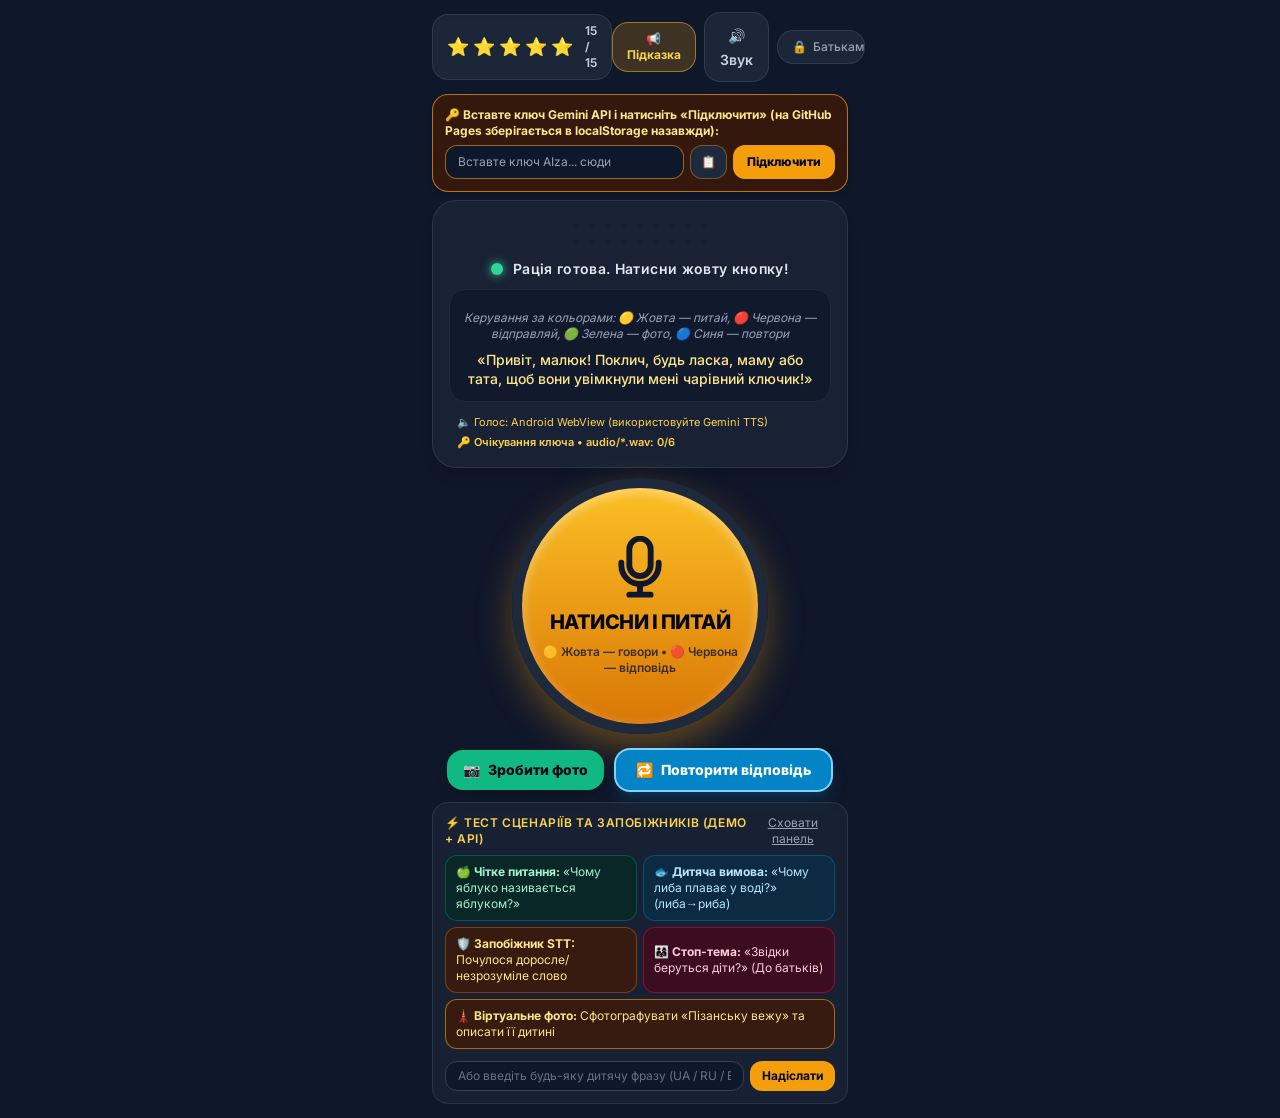
==== commit 61c8ff44: "Camera support" ====
--- a/index.html
+++ b/index.html
@@ -82,7 +82,10 @@
 
       <!-- Subtle transcript/response card -->
       <div id="audioTranscriptBox" class="w-full bg-slate-900/70 border border-slate-800 rounded-2xl p-3 text-center transition-all space-y-2">
-        <p id="lastChildText" class="text-xs text-slate-400 italic">Керування за кольорами: 🟡 Жовта — питай, 🔴 Червона — відправляй, 🔵 Синя — повтори</p>
+        <div id="lastPhotoPreviewWrap" class="hidden pb-1">
+          <img id="lastPhotoImg" src="" alt="Зроблене фото дитини" class="photo-thumb-img">
+        </div>
+        <p id="lastChildText" class="text-xs text-slate-400 italic">Керування за кольорами: 🟡 Жовта — питай, 🔴 Червона — відправляй, 🟢 Зелена — фото, 🔵 Синя — повтори</p>
         <p id="lastAiText" class="text-sm text-amber-200 font-medium leading-snug">«Привіт, малюк! Поклич, будь ласка, маму або тата, щоб вони увімкнули мені чарівний ключик!»</p>
         <!-- On-screen Audio Player when Gemini TTS generates voice -->
         <div id="mainAudioPlayerWrap" class="hidden pt-1">
@@ -111,8 +114,12 @@
         <span id="pttSubText" class="text-xs font-semibold text-slate-900/80 px-4 text-center">🟡 Жовта — говори • 🔴 Червона — відповідь</span>
       </button>
 
-      <!-- BRIGHT BLUE Repeat Last Answer Button (Matches voice prompt "натисни синю кнопку знизу") -->
-      <div class="mt-3.5 flex items-center gap-2.5">
+      <!-- BRIGHT ACTION ROW: Camera (Green) + Repeat Last Answer (Blue) + Stop (Red) -->
+      <div class="mt-3.5 flex flex-wrap items-center justify-center gap-2.5">
+        <button id="btnOpenCamera" type="button" class="px-4 py-2.5 rounded-2xl bg-emerald-500 hover:bg-emerald-400 text-slate-950 active:scale-95 transition flex items-center gap-2 text-xs sm:text-sm font-extrabold shadow-lg">
+          <span>📷</span>
+          <span>Зробити фото</span>
+        </button>
         <button id="btnRepeatAnswer" type="button" class="px-5 py-2.5 rounded-2xl bg-sky-600 hover:bg-sky-500 border-2 border-sky-300 text-white active:scale-95 transition flex items-center gap-2 text-xs sm:text-sm font-extrabold shadow-lg shadow-sky-900/50">
           <span>🔁</span>
           <span>Повторити відповідь</span>
@@ -143,6 +150,9 @@
           <button type="button" data-sim="sensitive" class="sim-preset-btn px-2.5 py-2 rounded-xl bg-rose-950/70 border border-rose-700/60 text-rose-200 hover:bg-rose-900/70 text-left transition">
             👨‍👩‍👧 <b>Стоп-тема:</b> «Звідки беруться діти?» (До батьків)
           </button>
+          <button type="button" data-sim="photo_pisa" class="sim-preset-btn col-span-2 px-2.5 py-2 rounded-xl bg-amber-950/70 border border-amber-500/60 text-amber-200 hover:bg-amber-900/70 text-left transition">
+            🗼 <b>Віртуальне фото:</b> Сфотографувати «Пізанську вежу» та описати її дитині
+          </button>
         </div>
         <!-- Custom test question input -->
         <div class="flex gap-1.5 pt-1">
@@ -154,6 +164,50 @@
       </div>
     </section>
   </main>
+
+  <!-- CHILD PHOTO CAMERA MODAL (Single-shot virtual or real camera, non-live) -->
+  <div id="cameraModal" class="hidden fixed inset-0 z-40 bg-slate-950/85 backdrop-blur-sm flex items-center justify-center p-4">
+    <div class="w-full max-w-md bg-slate-800 border border-slate-700 rounded-3xl p-4 shadow-2xl space-y-3">
+      <div class="flex items-center justify-between">
+        <h2 class="text-base font-extrabold text-amber-300 flex items-center gap-2">📷 Дитяча фотокамера «Чомучки»</h2>
+        <button id="btnCloseCamera" type="button" class="text-slate-300 hover:text-white text-xs font-bold px-3 py-1.5 rounded-xl bg-slate-900 border border-slate-700">✕ Закрити</button>
+      </div>
+
+      <!-- Camera / Virtual Scene Viewfinder -->
+      <div class="camera-viewfinder">
+        <video id="cameraVideoEl" autoplay="" playsinline="" muted="" class="hidden"></video>
+        <canvas id="cameraSceneCanvas" width="640" height="480"></canvas>
+        <div id="cameraFlashOverlay" class="hidden fixed inset-0 bg-white z-50"></div>
+      </div>
+
+      <p id="cameraSceneCaption" class="text-xs text-slate-300 text-center font-medium">🖼️ Віртуальний кадр: Пізанська вежа (Італія) — натисни кнопку, щоб сфотографувати!</p>
+
+      <!-- Scene Switcher Buttons (Virtual Cards + Real Device Camera) -->
+      <div class="grid grid-cols-2 sm:grid-cols-3 gap-1.5 text-xs">
+        <button type="button" data-scene="photo_pisa" class="camera-scene-btn camera-scene-active px-2.5 py-2 rounded-xl bg-slate-900 border border-slate-700 text-slate-200 transition">
+          🗼 Пізанська вежа
+        </button>
+        <button type="button" data-scene="photo_dino" class="camera-scene-btn px-2.5 py-2 rounded-xl bg-slate-900 border border-slate-700 text-slate-200 transition">
+          🦖 Динозавр
+        </button>
+        <button type="button" data-scene="photo_truck" class="camera-scene-btn px-2.5 py-2 rounded-xl bg-slate-900 border border-slate-700 text-slate-200 transition">
+          🚒 Пожежна
+        </button>
+        <button type="button" data-scene="photo_cat" class="camera-scene-btn px-2.5 py-2 rounded-xl bg-slate-900 border border-slate-700 text-slate-200 transition">
+          🐱 Котик
+        </button>
+        <button type="button" data-scene="live_cam" class="camera-scene-btn px-2.5 py-2 rounded-xl bg-slate-900 border border-slate-700 text-emerald-300 transition">
+          📷 Справжня камера
+        </button>
+      </div>
+
+      <!-- Giant Shutter Button for Child -->
+      <button id="btnTakePhoto" type="button" class="w-full py-3 rounded-2xl bg-amber-500 hover:bg-amber-400 active:scale-95 text-slate-950 font-extrabold text-base transition shadow-lg flex items-center justify-center gap-2">
+        <span>📸</span>
+        <span>Сфотографувати і послухати!</span>
+      </button>
+    </div>
+  </div>
 
   <!-- PARENT GATE MODAL (Randomized Math Challenge every time so 5yo cannot enter) -->
   <div id="parentGateModal" class="hidden fixed inset-0 z-40 bg-slate-950/85 backdrop-blur-sm flex items-center justify-center p-4">
@@ -391,6 +445,7 @@
   <script src="./js/gemini.js"></script>
   <script src="./js/pipeline.js"></script>
   <script src="./js/recording.js"></script>
+  <script src="./js/camera.js"></script>
   <script src="./js/ui.js"></script>
 </body>
 </html>
--- a/css/styles.css
+++ b/css/styles.css
@@ -35,3 +35,43 @@
   background-image: radial-gradient(rgba(15, 23, 42, 0.35) 22%, transparent 24%);
   background-size: 16px 16px;
 }
+/* Control temporarily unavailable in the current walkie phase (aria-disabled keeps taps for "wait" feedback) */
+.is-locked {
+  opacity: 0.4;
+  filter: grayscale(0.6);
+  cursor: not-allowed;
+}
+
+/* Child Camera Viewfinder & Scene Selector */
+.camera-viewfinder {
+  position: relative;
+  width: 100%;
+  aspect-ratio: 4 / 3;
+  background-color: #020617;
+  border-radius: 1rem;
+  overflow: hidden;
+  border: 2px solid #334155;
+}
+.camera-viewfinder video,
+.camera-viewfinder canvas {
+  width: 100%;
+  height: 100%;
+  object-fit: cover;
+}
+.camera-scene-active {
+  background-color: #f59e0b !important;
+  color: #020617 !important;
+  border-color: #fde047 !important;
+  font-weight: 800;
+}
+.photo-thumb-img {
+  max-height: 7.5rem;
+  width: auto;
+  margin-left: auto;
+  margin-right: auto;
+  border-radius: 0.75rem;
+  border: 2px solid rgba(251, 191, 36, 0.6);
+}
+.col-span-2 {
+  grid-column: span 2 / span 2;
+}
